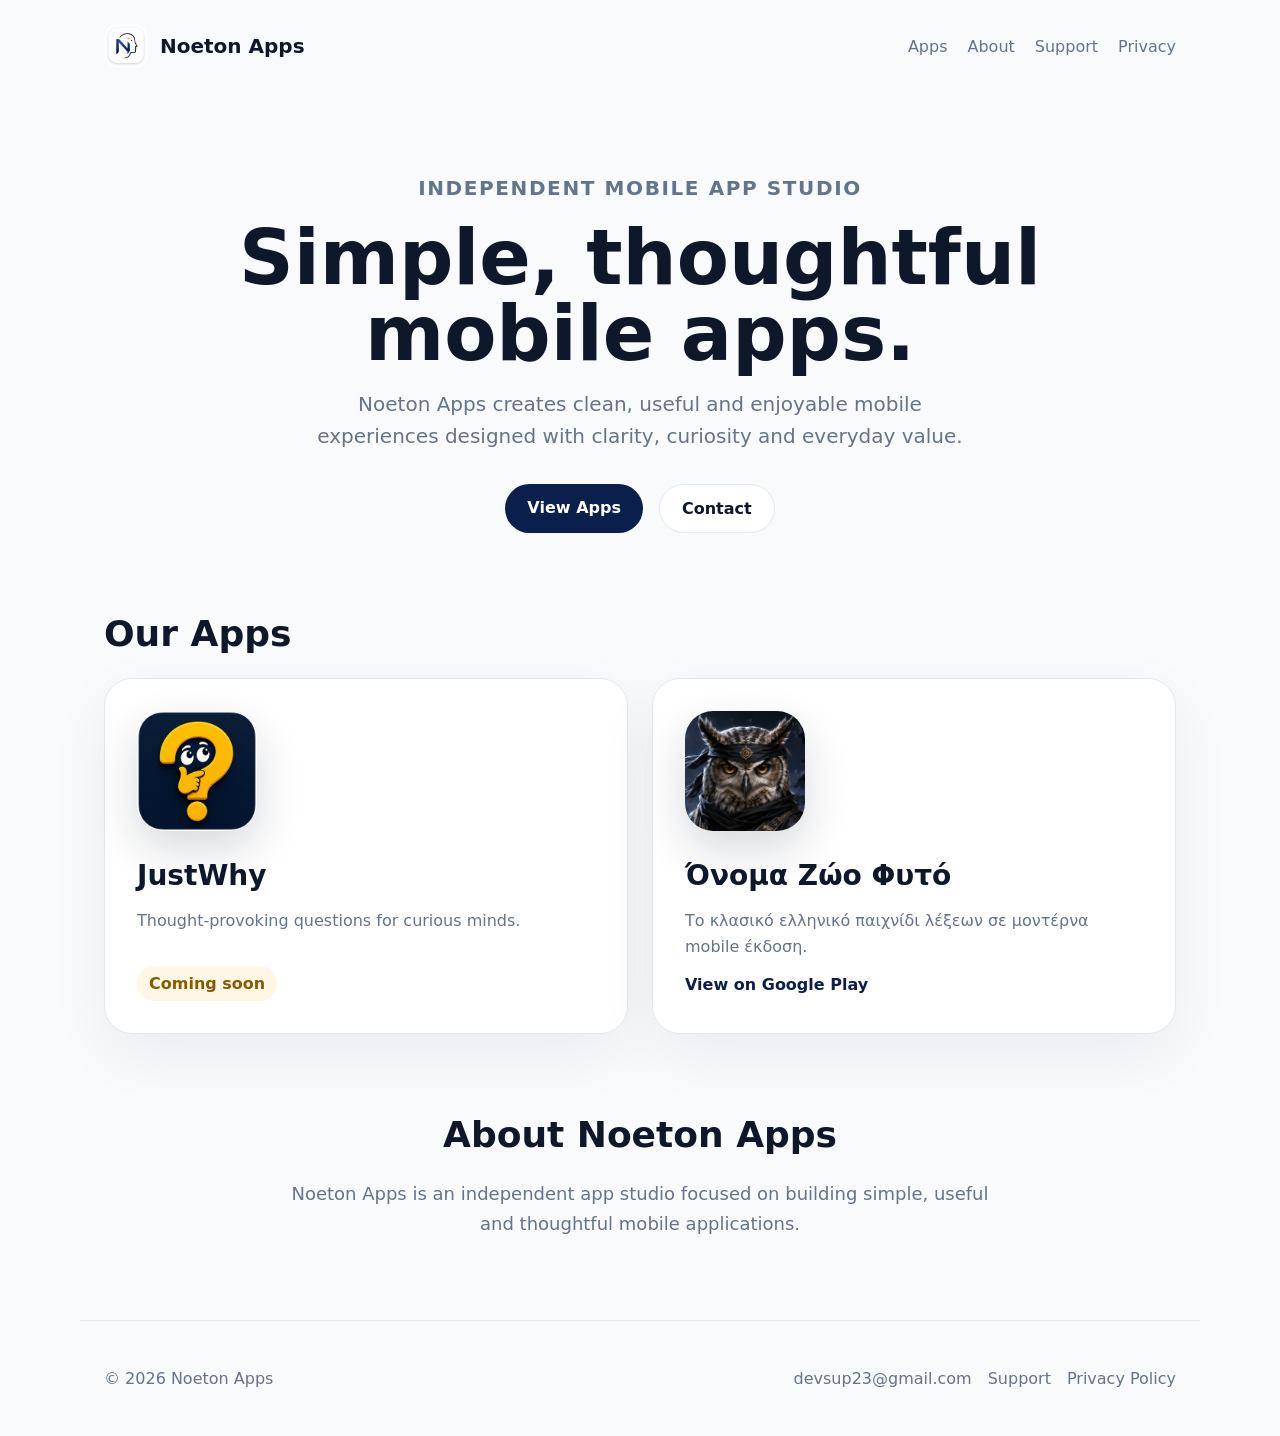
==== index.html @ cc123262 "Initial Noeton Apps website" ====
<!DOCTYPE html>
<html lang="el">
<head>
  <meta charset="UTF-8" />
  <meta name="viewport" content="width=device-width, initial-scale=1.0" />

  <title>Noeton Apps - Independent Mobile App Studio</title>
  <meta name="description" content="Noeton Apps creates simple, thoughtful and useful mobile apps." />

  <link rel="stylesheet" href="css/style.css" />
</head>
<body>

<header class="site-header">
  <a class="brand" href="index.html">
    <img src="images/noeton-icon.png" alt="Noeton Apps logo" class="brand-logo">
    <span>Noeton Apps</span>
  </a>

  <nav>
    <a href="#apps">Apps</a>
    <a href="#about">About</a>
    <a href="support.html">Support</a>
    <a href="privacy.html">Privacy</a>
  </nav>
</header>

  <main>
    <section class="hero">
      <p class="eyebrow">Independent Mobile App Studio</p>
      <h1>Simple, thoughtful mobile apps.</h1>
      <p>
        Noeton Apps creates clean, useful and enjoyable mobile experiences
        designed with clarity, curiosity and everyday value.
      </p>

      <div class="hero-actions">
        <a class="button primary" href="#apps">View Apps</a>
        <a class="button secondary" href="mailto:devsup23@gmail.com">Contact</a>
      </div>
    </section>

    <section id="apps" class="section">
  <h2>Our Apps</h2>

  <div class="app-grid">
    <article class="app-card">
      <img
        src="images/justwhy-icon.png"
        alt="JustWhy app icon"
        class="app-icon"
      >

      <h3>JustWhy</h3>
      <p>
        Thought-provoking questions for curious minds.
      </p>
      <span class="badge">Coming soon</span>
    </article>

    <article class="app-card">
      <img
        src="images/onoma-zoo-fyto-icon.png"
        alt="Όνομα Ζώο Φυτό app icon"
        class="app-icon"
      >

      <h3>Όνομα Ζώο Φυτό</h3>
      <p>
        Το κλασικό ελληνικό παιχνίδι λέξεων σε μοντέρνα mobile έκδοση.
      </p>
      <a class="text-link" href="https://play.google.com/store/apps/details?id=com.tkotsakis.nap23" target="_blank" rel="noopener">
        View on Google Play
      </a>
    </article>
  </div>
</section>

    <section id="about" class="section about">
      <h2>About Noeton Apps</h2>
      <p>
        Noeton Apps is an independent app studio focused on building simple,
        useful and thoughtful mobile applications.
      </p>
    </section>
  </main>

  <footer>
  <p>© 2026 Noeton Apps</p>
  <p>
    <a href="mailto:devsup23@gmail.com">devsup23@gmail.com</a>
    <a href="support.html">Support</a>
    <a href="privacy.html">Privacy Policy</a>
  </p>
</footer>

</body>
</html>
---- css/style.css ----
:root {
  --bg: #f8fafc;
  --text: #0f172a;
  --muted: #64748b;
  --card: #ffffff;
  --primary: #0b1f4d;
  --accent: #f4b740;
  --border: #e2e8f0;
}

* {
  box-sizing: border-box;
}

body {
  margin: 0;
  font-family: Inter, system-ui, -apple-system, BlinkMacSystemFont, "Segoe UI", sans-serif;
  background: var(--bg);
  color: var(--text);
}

.site-header {
  max-width: 1120px;
  margin: 0 auto;
  padding: 24px;
  display: flex;
  align-items: center;
  justify-content: space-between;
}

.brand {
  display: flex;
  align-items: center;
  gap: 12px;
  font-weight: 700;
  font-size: 20px;
}

.brand {
  display: flex;
  align-items: center;
  gap: 12px;
  font-weight: 700;
  font-size: 20px;
  color: var(--text);
  text-decoration: none;
}

.brand-logo {
  width: 44px;
  height: 44px;
  border-radius: 12px;
  object-fit: cover;
  display: block;
}

nav {
  display: flex;
  gap: 20px;
}

nav a,
footer a {
  color: var(--muted);
  text-decoration: none;
  font-weight: 500;
}

.hero {
  max-width: 900px;
  margin: 80px auto;
  padding: 0 24px;
  text-align: center;
}

.eyebrow {
  color: var(--primary);
  font-weight: 700;
  letter-spacing: 0.08em;
  text-transform: uppercase;
  font-size: 13px;
}

.hero h1 {
  font-size: clamp(42px, 7vw, 76px);
  line-height: 1;
  margin: 16px 0;
}

.hero p {
  max-width: 680px;
  margin: 0 auto;
  color: var(--muted);
  font-size: 20px;
  line-height: 1.6;
}

.hero-actions {
  margin-top: 32px;
  display: flex;
  justify-content: center;
  gap: 16px;
}

.button {
  padding: 14px 22px;
  border-radius: 999px;
  text-decoration: none;
  font-weight: 700;
}

.button.primary {
  background: var(--primary);
  color: white;
}

.button.secondary {
  border: 1px solid var(--border);
  color: var(--text);
  background: white;
}

.section {
  max-width: 1120px;
  margin: 80px auto;
  padding: 0 24px;
}

.section h2 {
  font-size: 36px;
  margin-bottom: 24px;
}

.app-grid {
  display: grid;
  grid-template-columns: repeat(2, 1fr);
  gap: 24px;
}

.app-card {
  background: var(--card);
  border: 1px solid var(--border);
  border-radius: 28px;
  padding: 32px;
  box-shadow: 0 20px 60px rgba(15, 23, 42, 0.06);
}

.app-card h3 {
  font-size: 28px;
  margin: 0 0 12px;
}

.app-card p {
  color: var(--muted);
  line-height: 1.6;
}

.badge {
  display: inline-block;
  margin-top: 16px;
  padding: 8px 12px;
  border-radius: 999px;
  background: #fff7e6;
  color: #8a5a00;
  font-weight: 700;
}

.text-link {
  color: var(--primary);
  font-weight: 700;
  text-decoration: none;
}

.about {
  text-align: center;
}

.about p {
  max-width: 720px;
  margin: 0 auto;
  color: var(--muted);
  font-size: 18px;
  line-height: 1.7;
}

footer {
  max-width: 1120px;
  margin: 80px auto 0;
  padding: 32px 24px;
  border-top: 1px solid var(--border);
  display: flex;
  justify-content: space-between;
  color: var(--muted);
}

footer p {
  display: flex;
  gap: 16px;
}

@media (max-width: 760px) {
  .site-header,
  footer {
    flex-direction: column;
    gap: 20px;
  }

  nav {
    flex-wrap: wrap;
    justify-content: center;
  }

  .app-grid {
    grid-template-columns: 1fr;
  }

  .hero {
    margin: 48px auto;
  }
}

.page-content {
  max-width: 820px;
  background: var(--card);
  border: 1px solid var(--border);
  border-radius: 28px;
  padding: 48px;
  box-shadow: 0 20px 60px rgba(15, 23, 42, 0.06);
}

.page-content h1 {
  font-size: 44px;
  margin-top: 0;
}

.page-content h2 {
  font-size: 24px;
  margin-top: 36px;
  margin-bottom: 12px;
}

.page-content p,
.page-content li {
  color: var(--muted);
  font-size: 17px;
  line-height: 1.7;
}

.page-content strong {
  color: var(--text);
}

@media (max-width: 760px) {
  .page-content {
    padding: 28px;
  }

  .page-content h1 {
    font-size: 34px;
  }
}

.app-icon {
  width: 120px;
  height: 120px;
  border-radius: 28px;
  object-fit: cover;
  display: block;
  margin-bottom: 28px;
  box-shadow: 0 18px 45px rgba(15, 23, 42, 0.16);
}
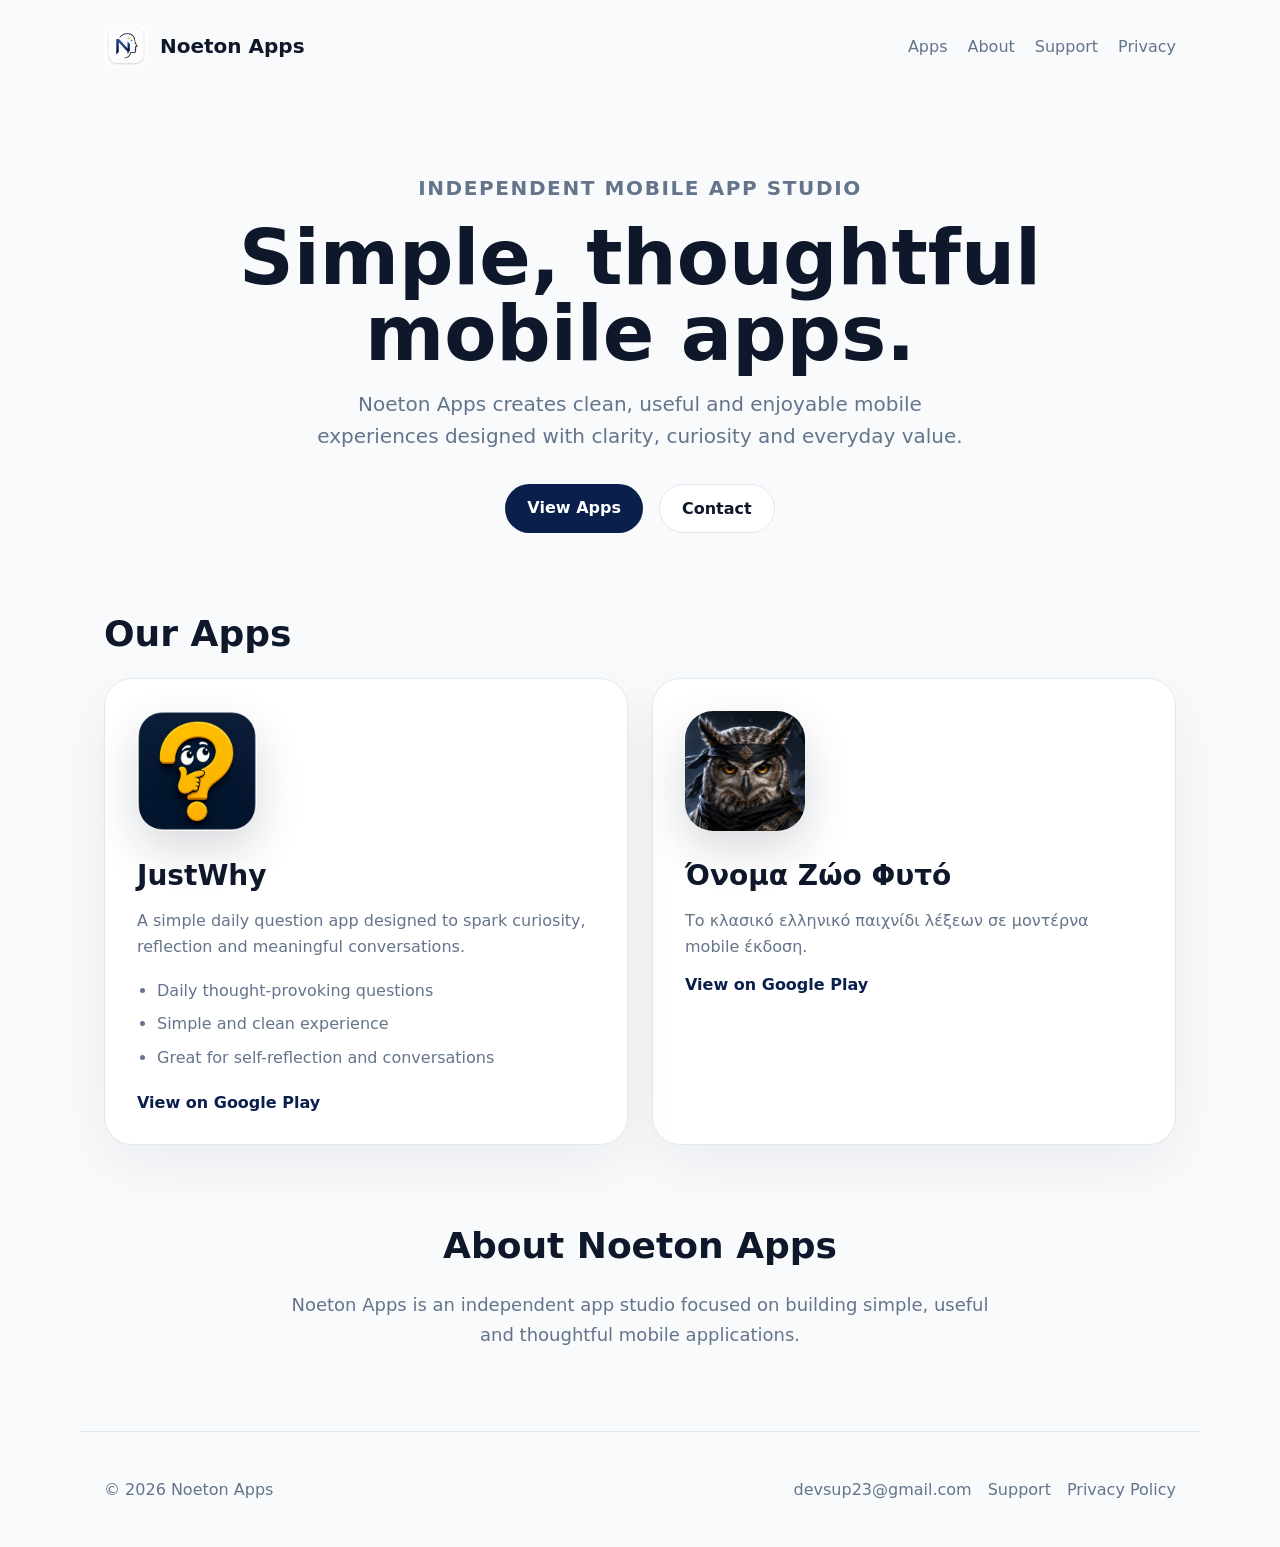
==== commit ed632c8e: "Update JustWhy app listing" ====
--- a/index.html
+++ b/index.html
@@ -44,19 +44,30 @@
   <h2>Our Apps</h2>
 
   <div class="app-grid">
-    <article class="app-card">
-      <img
-        src="images/justwhy-icon.png"
-        alt="JustWhy app icon"
-        class="app-icon"
-      >
+    <article class="app-card featured-app">
+  <img
+      src="images/justwhy-icon.png"
+      alt="JustWhy app icon"
+      class="app-icon"
+  >
 
-      <h3>JustWhy</h3>
-      <p>
-        Thought-provoking questions for curious minds.
-      </p>
-      <span class="badge">Coming soon</span>
-    </article>
+  <h3>JustWhy</h3>
+
+  <p>
+    A simple daily question app designed to spark curiosity, reflection
+    and meaningful conversations.
+  </p>
+
+  <ul class="app-features">
+    <li>Daily thought-provoking questions</li>
+    <li>Simple and clean experience</li>
+    <li>Great for self-reflection and conversations</li>
+  </ul>
+
+  <a class="text-link" href="https://play.google.com/store/apps/details?id=com.noetonapps.justwhy" target="_blank" rel="noopener">
+    View on Google Play
+  </a>
+</article>
 
     <article class="app-card">
       <img
--- a/css/style.css
+++ b/css/style.css
@@ -268,4 +268,19 @@
   display: block;
   margin-bottom: 28px;
   box-shadow: 0 18px 45px rgba(15, 23, 42, 0.16);
+}
+
+.featured-app {
+  position: relative;
+}
+
+.app-features {
+  margin: 18px 0 22px;
+  padding-left: 20px;
+}
+
+.app-features li {
+  color: var(--muted);
+  line-height: 1.7;
+  margin-bottom: 6px;
 }
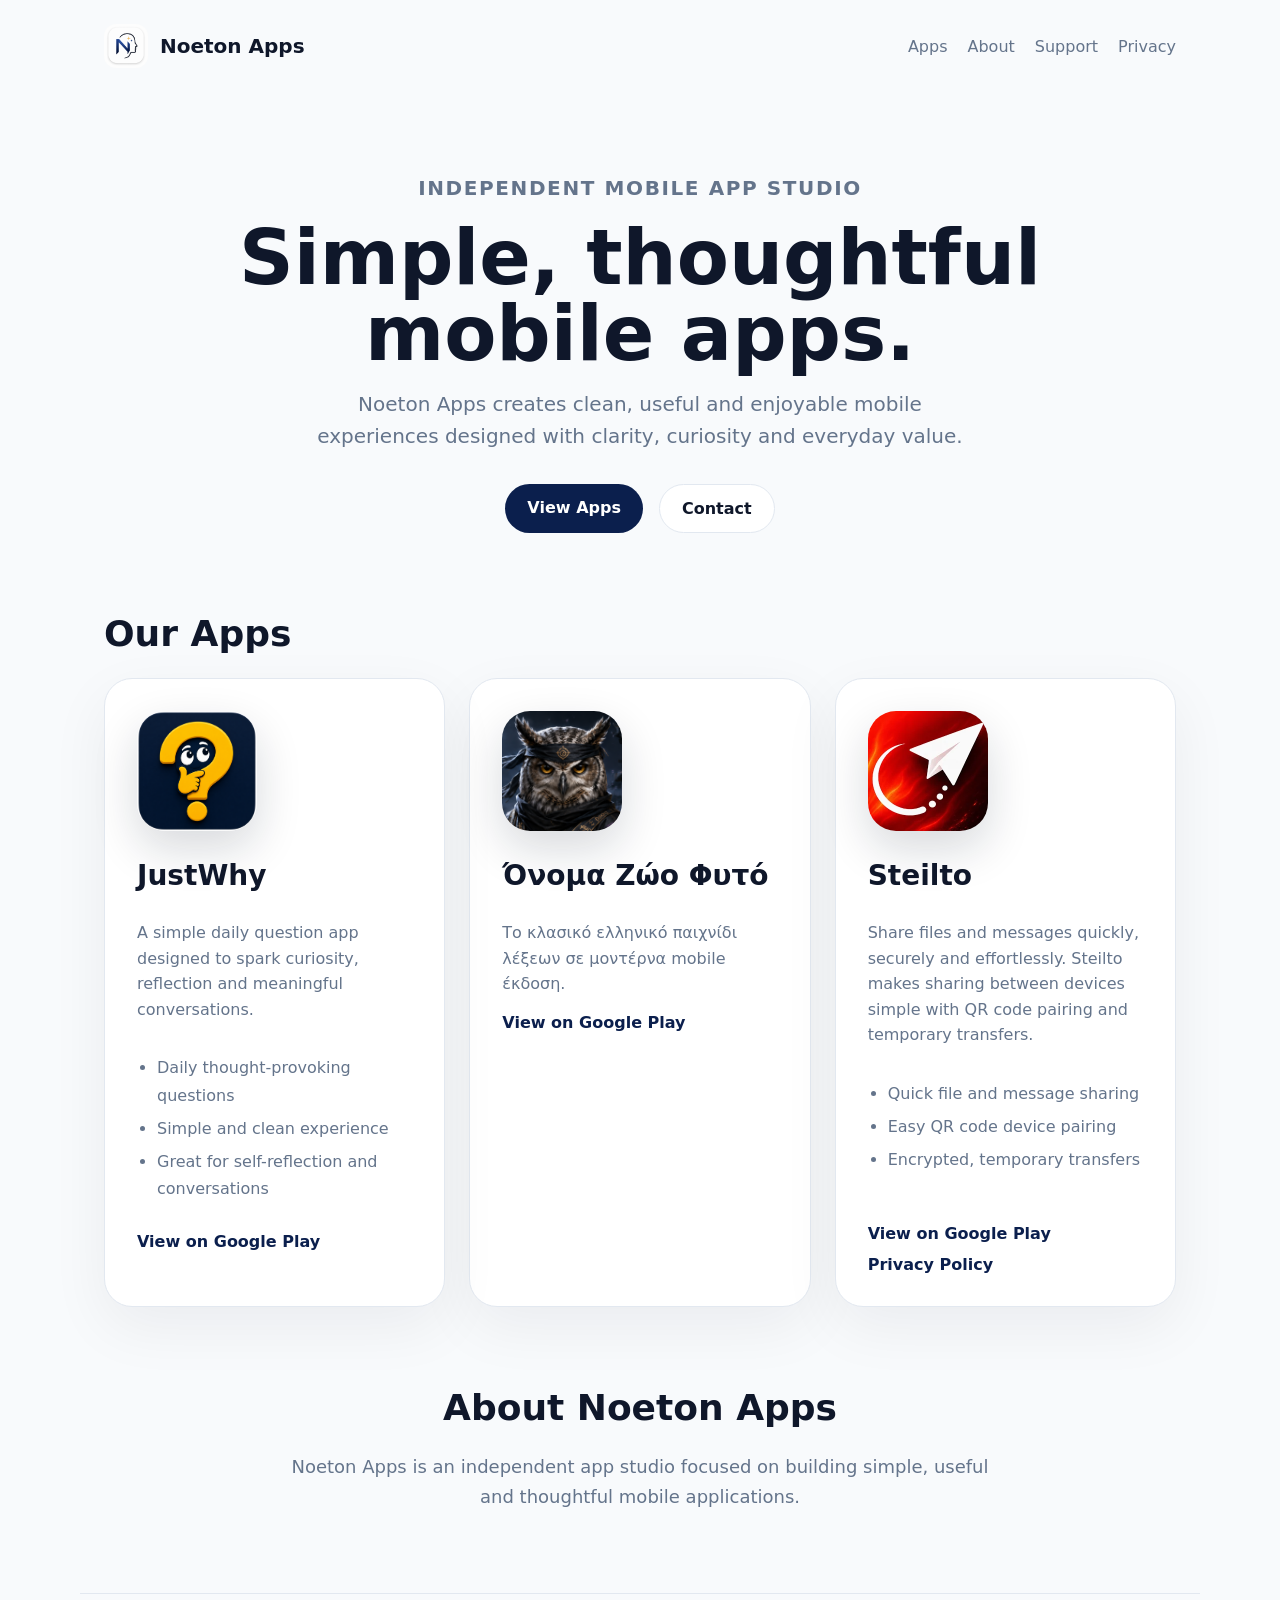
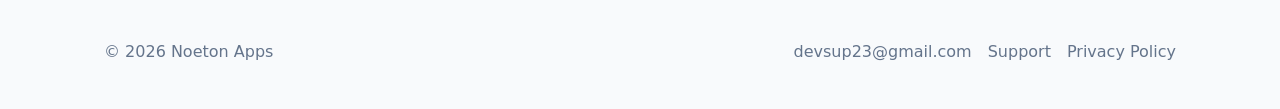
==== commit 42865109: "Add Steilto app to Noeton Apps website" ====
--- a/index.html
+++ b/index.html
@@ -84,6 +84,48 @@
         View on Google Play
       </a>
     </article>
+	
+<article class="app-card">
+  <img
+    src="images/steilto-icon.png"
+    alt="Steilto app icon"
+    class="app-icon"
+    loading="lazy"
+  >
+
+  <h3>Steilto</h3>
+
+  <p>
+    Share files and messages quickly, securely and effortlessly.
+    Steilto makes sharing between devices simple with QR code
+    pairing and temporary transfers.
+  </p>
+
+  <ul class="app-features">
+    <li>Quick file and message sharing</li>
+    <li>Easy QR code device pairing</li>
+    <li>Encrypted, temporary transfers</li>
+  </ul>
+
+  <div class="app-links">
+    <a
+      class="text-link"
+      href="https://play.google.com/store/apps/details?id=com.noetonapps.steilto"
+      target="_blank"
+      rel="noopener noreferrer"
+    >
+      View on Google Play
+    </a>
+
+    <a
+      class="text-link"
+      href="privacy-steilto.html"
+    >
+      Privacy Policy
+    </a>
+  </div>
+</article>
+
   </div>
 </section>
 
--- a/css/style.css
+++ b/css/style.css
@@ -283,4 +283,52 @@
   color: var(--muted);
   line-height: 1.7;
   margin-bottom: 6px;
-}+}
+
+
+/* Three application cards */
+.app-grid {
+  display: grid;
+  grid-template-columns: repeat(3, minmax(0, 1fr));
+  gap: 24px;
+  align-items: stretch;
+}
+
+.app-card {
+  display: flex;
+  flex-direction: column;
+  min-width: 0;
+  transition: transform 0.25s ease, box-shadow 0.25s ease;
+}
+
+.app-card:hover {
+  transform: translateY(-5px);
+  box-shadow: 0 24px 60px rgba(15, 23, 42, 0.10);
+}
+
+.app-features {
+  padding-left: 20px;
+  margin: 16px 0 24px;
+  color: var(--muted);
+  line-height: 1.7;
+}
+
+.app-links {
+  margin-top: auto;
+  padding-top: 20px;
+  display: flex;
+  flex-wrap: wrap;
+  gap: 12px 20px;
+}
+
+@media (max-width: 950px) {
+  .app-grid {
+    grid-template-columns: repeat(2, minmax(0, 1fr));
+  }
+}
+
+@media (max-width: 650px) {
+  .app-grid {
+    grid-template-columns: 1fr;
+  }
+}
